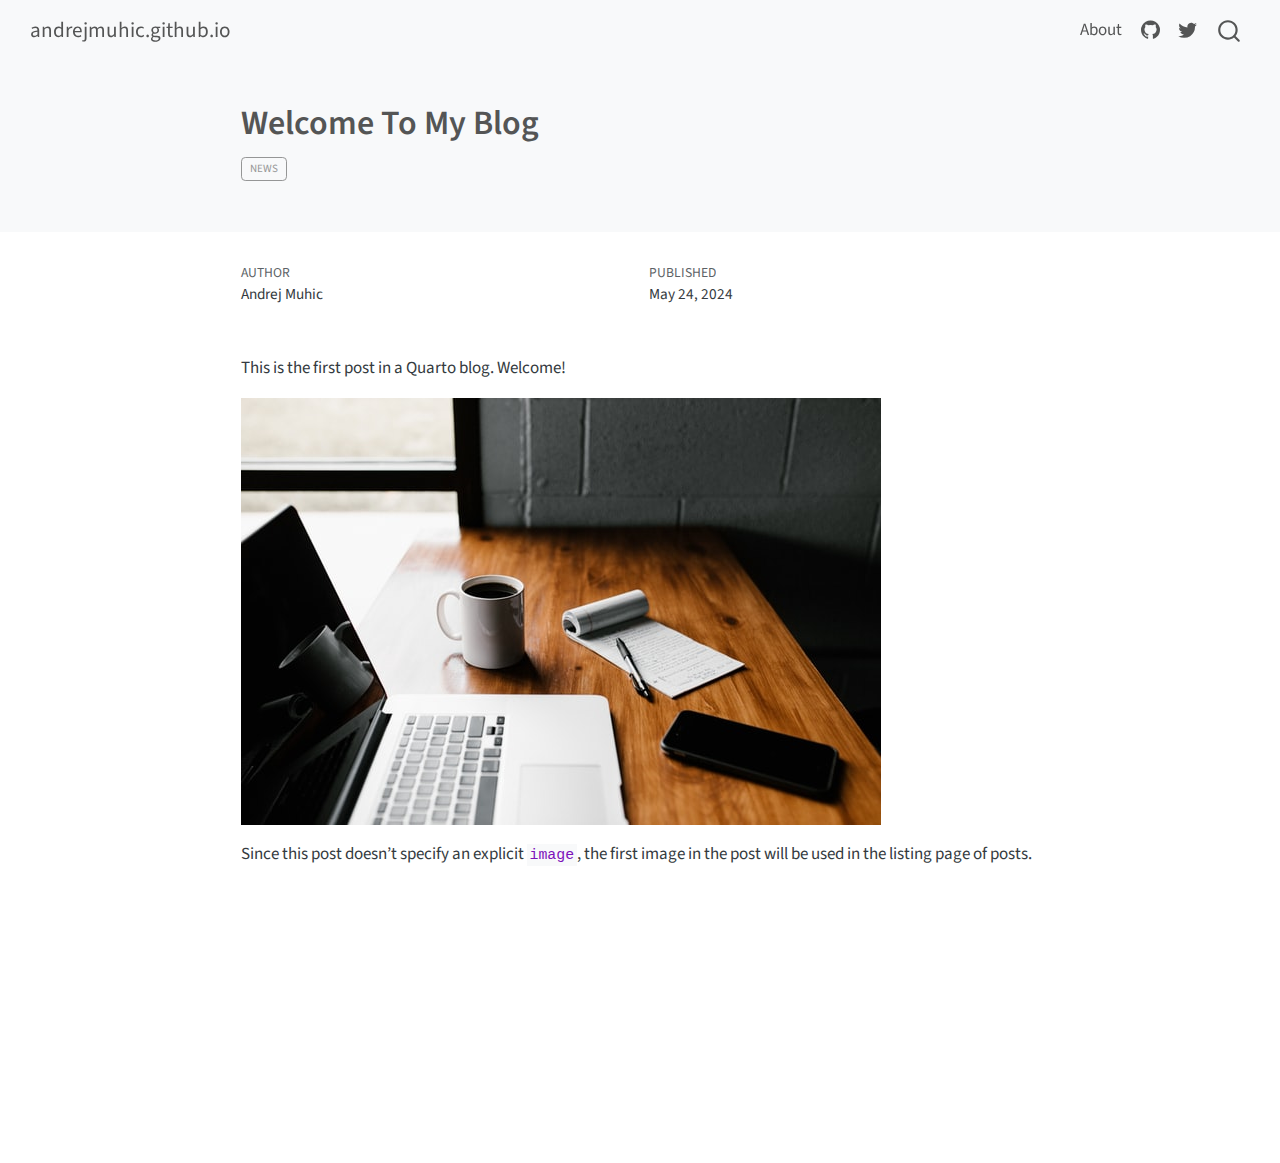
==== docs/posts/welcome/index.html @ a82f7c8d "Initial commit" ====
<!DOCTYPE html>
<html xmlns="http://www.w3.org/1999/xhtml" lang="en" xml:lang="en"><head>

<meta charset="utf-8">
<meta name="generator" content="quarto-1.4.550">

<meta name="viewport" content="width=device-width, initial-scale=1.0, user-scalable=yes">

<meta name="author" content="Andrej Muhic">
<meta name="dcterms.date" content="2024-05-24">

<title>andrejmuhic.github.io - Welcome To My Blog</title>
<style>
code{white-space: pre-wrap;}
span.smallcaps{font-variant: small-caps;}
div.columns{display: flex; gap: min(4vw, 1.5em);}
div.column{flex: auto; overflow-x: auto;}
div.hanging-indent{margin-left: 1.5em; text-indent: -1.5em;}
ul.task-list{list-style: none;}
ul.task-list li input[type="checkbox"] {
  width: 0.8em;
  margin: 0 0.8em 0.2em -1em; /* quarto-specific, see https://github.com/quarto-dev/quarto-cli/issues/4556 */ 
  vertical-align: middle;
}
</style>


<script src="../../site_libs/quarto-nav/quarto-nav.js"></script>
<script src="../../site_libs/quarto-nav/headroom.min.js"></script>
<script src="../../site_libs/clipboard/clipboard.min.js"></script>
<script src="../../site_libs/quarto-search/autocomplete.umd.js"></script>
<script src="../../site_libs/quarto-search/fuse.min.js"></script>
<script src="../../site_libs/quarto-search/quarto-search.js"></script>
<meta name="quarto:offset" content="../../">
<script src="../../site_libs/quarto-html/quarto.js"></script>
<script src="../../site_libs/quarto-html/popper.min.js"></script>
<script src="../../site_libs/quarto-html/tippy.umd.min.js"></script>
<script src="../../site_libs/quarto-html/anchor.min.js"></script>
<link href="../../site_libs/quarto-html/tippy.css" rel="stylesheet">
<link href="../../site_libs/quarto-html/quarto-syntax-highlighting.css" rel="stylesheet" id="quarto-text-highlighting-styles">
<script src="../../site_libs/bootstrap/bootstrap.min.js"></script>
<link href="../../site_libs/bootstrap/bootstrap-icons.css" rel="stylesheet">
<link href="../../site_libs/bootstrap/bootstrap.min.css" rel="stylesheet" id="quarto-bootstrap" data-mode="light">
<script id="quarto-search-options" type="application/json">{
  "location": "navbar",
  "copy-button": false,
  "collapse-after": 3,
  "panel-placement": "end",
  "type": "overlay",
  "limit": 50,
  "keyboard-shortcut": [
    "f",
    "/",
    "s"
  ],
  "show-item-context": false,
  "language": {
    "search-no-results-text": "No results",
    "search-matching-documents-text": "matching documents",
    "search-copy-link-title": "Copy link to search",
    "search-hide-matches-text": "Hide additional matches",
    "search-more-match-text": "more match in this document",
    "search-more-matches-text": "more matches in this document",
    "search-clear-button-title": "Clear",
    "search-text-placeholder": "",
    "search-detached-cancel-button-title": "Cancel",
    "search-submit-button-title": "Submit",
    "search-label": "Search"
  }
}</script>


<link rel="stylesheet" href="../../styles.css">
</head>

<body class="nav-fixed fullcontent">

<div id="quarto-search-results"></div>
  <header id="quarto-header" class="headroom fixed-top quarto-banner">
    <nav class="navbar navbar-expand-lg " data-bs-theme="dark">
      <div class="navbar-container container-fluid">
      <div class="navbar-brand-container mx-auto">
    <a class="navbar-brand" href="../../index.html">
    <span class="navbar-title">andrejmuhic.github.io</span>
    </a>
  </div>
            <div id="quarto-search" class="" title="Search"></div>
          <button class="navbar-toggler" type="button" data-bs-toggle="collapse" data-bs-target="#navbarCollapse" aria-controls="navbarCollapse" aria-expanded="false" aria-label="Toggle navigation" onclick="if (window.quartoToggleHeadroom) { window.quartoToggleHeadroom(); }">
  <span class="navbar-toggler-icon"></span>
</button>
          <div class="collapse navbar-collapse" id="navbarCollapse">
            <ul class="navbar-nav navbar-nav-scroll ms-auto">
  <li class="nav-item">
    <a class="nav-link" href="../../about.html"> 
<span class="menu-text">About</span></a>
  </li>  
  <li class="nav-item compact">
    <a class="nav-link" href="https://github.com/"> <i class="bi bi-github" role="img">
</i> 
<span class="menu-text"></span></a>
  </li>  
  <li class="nav-item compact">
    <a class="nav-link" href="https://twitter.com"> <i class="bi bi-twitter" role="img">
</i> 
<span class="menu-text"></span></a>
  </li>  
</ul>
          </div> <!-- /navcollapse -->
          <div class="quarto-navbar-tools">
</div>
      </div> <!-- /container-fluid -->
    </nav>
</header>
<!-- content -->
<header id="title-block-header" class="quarto-title-block default page-columns page-full">
  <div class="quarto-title-banner page-columns page-full">
    <div class="quarto-title column-body">
      <h1 class="title">Welcome To My Blog</h1>
                                <div class="quarto-categories">
                <div class="quarto-category">news</div>
              </div>
                  </div>
  </div>
    
  
  <div class="quarto-title-meta">

      <div>
      <div class="quarto-title-meta-heading">Author</div>
      <div class="quarto-title-meta-contents">
               <p>Andrej Muhic </p>
            </div>
    </div>
      
      <div>
      <div class="quarto-title-meta-heading">Published</div>
      <div class="quarto-title-meta-contents">
        <p class="date">May 24, 2024</p>
      </div>
    </div>
    
      
    </div>
    
  
  </header><div id="quarto-content" class="quarto-container page-columns page-rows-contents page-layout-article page-navbar">
<!-- sidebar -->
<!-- margin-sidebar -->
    
<!-- main -->
<main class="content quarto-banner-title-block" id="quarto-document-content">





<p>This is the first post in a Quarto blog. Welcome!</p>
<p><img src="thumbnail.jpg" class="img-fluid"></p>
<p>Since this post doesn’t specify an explicit <code>image</code>, the first image in the post will be used in the listing page of posts.</p>



</main> <!-- /main -->
<script id="quarto-html-after-body" type="application/javascript">
window.document.addEventListener("DOMContentLoaded", function (event) {
  const toggleBodyColorMode = (bsSheetEl) => {
    const mode = bsSheetEl.getAttribute("data-mode");
    const bodyEl = window.document.querySelector("body");
    if (mode === "dark") {
      bodyEl.classList.add("quarto-dark");
      bodyEl.classList.remove("quarto-light");
    } else {
      bodyEl.classList.add("quarto-light");
      bodyEl.classList.remove("quarto-dark");
    }
  }
  const toggleBodyColorPrimary = () => {
    const bsSheetEl = window.document.querySelector("link#quarto-bootstrap");
    if (bsSheetEl) {
      toggleBodyColorMode(bsSheetEl);
    }
  }
  toggleBodyColorPrimary();  
  const icon = "";
  const anchorJS = new window.AnchorJS();
  anchorJS.options = {
    placement: 'right',
    icon: icon
  };
  anchorJS.add('.anchored');
  const isCodeAnnotation = (el) => {
    for (const clz of el.classList) {
      if (clz.startsWith('code-annotation-')) {                     
        return true;
      }
    }
    return false;
  }
  const clipboard = new window.ClipboardJS('.code-copy-button', {
    text: function(trigger) {
      const codeEl = trigger.previousElementSibling.cloneNode(true);
      for (const childEl of codeEl.children) {
        if (isCodeAnnotation(childEl)) {
          childEl.remove();
        }
      }
      return codeEl.innerText;
    }
  });
  clipboard.on('success', function(e) {
    // button target
    const button = e.trigger;
    // don't keep focus
    button.blur();
    // flash "checked"
    button.classList.add('code-copy-button-checked');
    var currentTitle = button.getAttribute("title");
    button.setAttribute("title", "Copied!");
    let tooltip;
    if (window.bootstrap) {
      button.setAttribute("data-bs-toggle", "tooltip");
      button.setAttribute("data-bs-placement", "left");
      button.setAttribute("data-bs-title", "Copied!");
      tooltip = new bootstrap.Tooltip(button, 
        { trigger: "manual", 
          customClass: "code-copy-button-tooltip",
          offset: [0, -8]});
      tooltip.show();    
    }
    setTimeout(function() {
      if (tooltip) {
        tooltip.hide();
        button.removeAttribute("data-bs-title");
        button.removeAttribute("data-bs-toggle");
        button.removeAttribute("data-bs-placement");
      }
      button.setAttribute("title", currentTitle);
      button.classList.remove('code-copy-button-checked');
    }, 1000);
    // clear code selection
    e.clearSelection();
  });
  function tippyHover(el, contentFn, onTriggerFn, onUntriggerFn) {
    const config = {
      allowHTML: true,
      maxWidth: 500,
      delay: 100,
      arrow: false,
      appendTo: function(el) {
          return el.parentElement;
      },
      interactive: true,
      interactiveBorder: 10,
      theme: 'quarto',
      placement: 'bottom-start',
    };
    if (contentFn) {
      config.content = contentFn;
    }
    if (onTriggerFn) {
      config.onTrigger = onTriggerFn;
    }
    if (onUntriggerFn) {
      config.onUntrigger = onUntriggerFn;
    }
    window.tippy(el, config); 
  }
  const noterefs = window.document.querySelectorAll('a[role="doc-noteref"]');
  for (var i=0; i<noterefs.length; i++) {
    const ref = noterefs[i];
    tippyHover(ref, function() {
      // use id or data attribute instead here
      let href = ref.getAttribute('data-footnote-href') || ref.getAttribute('href');
      try { href = new URL(href).hash; } catch {}
      const id = href.replace(/^#\/?/, "");
      const note = window.document.getElementById(id);
      return note.innerHTML;
    });
  }
  const xrefs = window.document.querySelectorAll('a.quarto-xref');
  const processXRef = (id, note) => {
    // Strip column container classes
    const stripColumnClz = (el) => {
      el.classList.remove("page-full", "page-columns");
      if (el.children) {
        for (const child of el.children) {
          stripColumnClz(child);
        }
      }
    }
    stripColumnClz(note)
    if (id === null || id.startsWith('sec-')) {
      // Special case sections, only their first couple elements
      const container = document.createElement("div");
      if (note.children && note.children.length > 2) {
        container.appendChild(note.children[0].cloneNode(true));
        for (let i = 1; i < note.children.length; i++) {
          const child = note.children[i];
          if (child.tagName === "P" && child.innerText === "") {
            continue;
          } else {
            container.appendChild(child.cloneNode(true));
            break;
          }
        }
        if (window.Quarto?.typesetMath) {
          window.Quarto.typesetMath(container);
        }
        return container.innerHTML
      } else {
        if (window.Quarto?.typesetMath) {
          window.Quarto.typesetMath(note);
        }
        return note.innerHTML;
      }
    } else {
      // Remove any anchor links if they are present
      const anchorLink = note.querySelector('a.anchorjs-link');
      if (anchorLink) {
        anchorLink.remove();
      }
      if (window.Quarto?.typesetMath) {
        window.Quarto.typesetMath(note);
      }
      // TODO in 1.5, we should make sure this works without a callout special case
      if (note.classList.contains("callout")) {
        return note.outerHTML;
      } else {
        return note.innerHTML;
      }
    }
  }
  for (var i=0; i<xrefs.length; i++) {
    const xref = xrefs[i];
    tippyHover(xref, undefined, function(instance) {
      instance.disable();
      let url = xref.getAttribute('href');
      let hash = undefined; 
      if (url.startsWith('#')) {
        hash = url;
      } else {
        try { hash = new URL(url).hash; } catch {}
      }
      if (hash) {
        const id = hash.replace(/^#\/?/, "");
        const note = window.document.getElementById(id);
        if (note !== null) {
          try {
            const html = processXRef(id, note.cloneNode(true));
            instance.setContent(html);
          } finally {
            instance.enable();
            instance.show();
          }
        } else {
          // See if we can fetch this
          fetch(url.split('#')[0])
          .then(res => res.text())
          .then(html => {
            const parser = new DOMParser();
            const htmlDoc = parser.parseFromString(html, "text/html");
            const note = htmlDoc.getElementById(id);
            if (note !== null) {
              const html = processXRef(id, note);
              instance.setContent(html);
            } 
          }).finally(() => {
            instance.enable();
            instance.show();
          });
        }
      } else {
        // See if we can fetch a full url (with no hash to target)
        // This is a special case and we should probably do some content thinning / targeting
        fetch(url)
        .then(res => res.text())
        .then(html => {
          const parser = new DOMParser();
          const htmlDoc = parser.parseFromString(html, "text/html");
          const note = htmlDoc.querySelector('main.content');
          if (note !== null) {
            // This should only happen for chapter cross references
            // (since there is no id in the URL)
            // remove the first header
            if (note.children.length > 0 && note.children[0].tagName === "HEADER") {
              note.children[0].remove();
            }
            const html = processXRef(null, note);
            instance.setContent(html);
          } 
        }).finally(() => {
          instance.enable();
          instance.show();
        });
      }
    }, function(instance) {
    });
  }
      let selectedAnnoteEl;
      const selectorForAnnotation = ( cell, annotation) => {
        let cellAttr = 'data-code-cell="' + cell + '"';
        let lineAttr = 'data-code-annotation="' +  annotation + '"';
        const selector = 'span[' + cellAttr + '][' + lineAttr + ']';
        return selector;
      }
      const selectCodeLines = (annoteEl) => {
        const doc = window.document;
        const targetCell = annoteEl.getAttribute("data-target-cell");
        const targetAnnotation = annoteEl.getAttribute("data-target-annotation");
        const annoteSpan = window.document.querySelector(selectorForAnnotation(targetCell, targetAnnotation));
        const lines = annoteSpan.getAttribute("data-code-lines").split(",");
        const lineIds = lines.map((line) => {
          return targetCell + "-" + line;
        })
        let top = null;
        let height = null;
        let parent = null;
        if (lineIds.length > 0) {
            //compute the position of the single el (top and bottom and make a div)
            const el = window.document.getElementById(lineIds[0]);
            top = el.offsetTop;
            height = el.offsetHeight;
            parent = el.parentElement.parentElement;
          if (lineIds.length > 1) {
            const lastEl = window.document.getElementById(lineIds[lineIds.length - 1]);
            const bottom = lastEl.offsetTop + lastEl.offsetHeight;
            height = bottom - top;
          }
          if (top !== null && height !== null && parent !== null) {
            // cook up a div (if necessary) and position it 
            let div = window.document.getElementById("code-annotation-line-highlight");
            if (div === null) {
              div = window.document.createElement("div");
              div.setAttribute("id", "code-annotation-line-highlight");
              div.style.position = 'absolute';
              parent.appendChild(div);
            }
            div.style.top = top - 2 + "px";
            div.style.height = height + 4 + "px";
            div.style.left = 0;
            let gutterDiv = window.document.getElementById("code-annotation-line-highlight-gutter");
            if (gutterDiv === null) {
              gutterDiv = window.document.createElement("div");
              gutterDiv.setAttribute("id", "code-annotation-line-highlight-gutter");
              gutterDiv.style.position = 'absolute';
              const codeCell = window.document.getElementById(targetCell);
              const gutter = codeCell.querySelector('.code-annotation-gutter');
              gutter.appendChild(gutterDiv);
            }
            gutterDiv.style.top = top - 2 + "px";
            gutterDiv.style.height = height + 4 + "px";
          }
          selectedAnnoteEl = annoteEl;
        }
      };
      const unselectCodeLines = () => {
        const elementsIds = ["code-annotation-line-highlight", "code-annotation-line-highlight-gutter"];
        elementsIds.forEach((elId) => {
          const div = window.document.getElementById(elId);
          if (div) {
            div.remove();
          }
        });
        selectedAnnoteEl = undefined;
      };
        // Handle positioning of the toggle
    window.addEventListener(
      "resize",
      throttle(() => {
        elRect = undefined;
        if (selectedAnnoteEl) {
          selectCodeLines(selectedAnnoteEl);
        }
      }, 10)
    );
    function throttle(fn, ms) {
    let throttle = false;
    let timer;
      return (...args) => {
        if(!throttle) { // first call gets through
            fn.apply(this, args);
            throttle = true;
        } else { // all the others get throttled
            if(timer) clearTimeout(timer); // cancel #2
            timer = setTimeout(() => {
              fn.apply(this, args);
              timer = throttle = false;
            }, ms);
        }
      };
    }
      // Attach click handler to the DT
      const annoteDls = window.document.querySelectorAll('dt[data-target-cell]');
      for (const annoteDlNode of annoteDls) {
        annoteDlNode.addEventListener('click', (event) => {
          const clickedEl = event.target;
          if (clickedEl !== selectedAnnoteEl) {
            unselectCodeLines();
            const activeEl = window.document.querySelector('dt[data-target-cell].code-annotation-active');
            if (activeEl) {
              activeEl.classList.remove('code-annotation-active');
            }
            selectCodeLines(clickedEl);
            clickedEl.classList.add('code-annotation-active');
          } else {
            // Unselect the line
            unselectCodeLines();
            clickedEl.classList.remove('code-annotation-active');
          }
        });
      }
  const findCites = (el) => {
    const parentEl = el.parentElement;
    if (parentEl) {
      const cites = parentEl.dataset.cites;
      if (cites) {
        return {
          el,
          cites: cites.split(' ')
        };
      } else {
        return findCites(el.parentElement)
      }
    } else {
      return undefined;
    }
  };
  var bibliorefs = window.document.querySelectorAll('a[role="doc-biblioref"]');
  for (var i=0; i<bibliorefs.length; i++) {
    const ref = bibliorefs[i];
    const citeInfo = findCites(ref);
    if (citeInfo) {
      tippyHover(citeInfo.el, function() {
        var popup = window.document.createElement('div');
        citeInfo.cites.forEach(function(cite) {
          var citeDiv = window.document.createElement('div');
          citeDiv.classList.add('hanging-indent');
          citeDiv.classList.add('csl-entry');
          var biblioDiv = window.document.getElementById('ref-' + cite);
          if (biblioDiv) {
            citeDiv.innerHTML = biblioDiv.innerHTML;
          }
          popup.appendChild(citeDiv);
        });
        return popup.innerHTML;
      });
    }
  }
});
</script>
</div> <!-- /content -->




</body></html>
---- docs/site_libs/quarto-html/tippy.css ----
.tippy-box[data-animation=fade][data-state=hidden]{opacity:0}[data-tippy-root]{max-width:calc(100vw - 10px)}.tippy-box{position:relative;background-color:#333;color:#fff;border-radius:4px;font-size:14px;line-height:1.4;white-space:normal;outline:0;transition-property:transform,visibility,opacity}.tippy-box[data-placement^=top]>.tippy-arrow{bottom:0}.tippy-box[data-placement^=top]>.tippy-arrow:before{bottom:-7px;left:0;border-width:8px 8px 0;border-top-color:initial;transform-origin:center top}.tippy-box[data-placement^=bottom]>.tippy-arrow{top:0}.tippy-box[data-placement^=bottom]>.tippy-arrow:before{top:-7px;left:0;border-width:0 8px 8px;border-bottom-color:initial;transform-origin:center bottom}.tippy-box[data-placement^=left]>.tippy-arrow{right:0}.tippy-box[data-placement^=left]>.tippy-arrow:before{border-width:8px 0 8px 8px;border-left-color:initial;right:-7px;transform-origin:center left}.tippy-box[data-placement^=right]>.tippy-arrow{left:0}.tippy-box[data-placement^=right]>.tippy-arrow:before{left:-7px;border-width:8px 8px 8px 0;border-right-color:initial;transform-origin:center right}.tippy-box[data-inertia][data-state=visible]{transition-timing-function:cubic-bezier(.54,1.5,.38,1.11)}.tippy-arrow{width:16px;height:16px;color:#333}.tippy-arrow:before{content:"";position:absolute;border-color:transparent;border-style:solid}.tippy-content{position:relative;padding:5px 9px;z-index:1}
---- docs/site_libs/quarto-html/quarto-syntax-highlighting.css ----
/* quarto syntax highlight colors */
:root {
  --quarto-hl-ot-color: #003B4F;
  --quarto-hl-at-color: #657422;
  --quarto-hl-ss-color: #20794D;
  --quarto-hl-an-color: #5E5E5E;
  --quarto-hl-fu-color: #4758AB;
  --quarto-hl-st-color: #20794D;
  --quarto-hl-cf-color: #003B4F;
  --quarto-hl-op-color: #5E5E5E;
  --quarto-hl-er-color: #AD0000;
  --quarto-hl-bn-color: #AD0000;
  --quarto-hl-al-color: #AD0000;
  --quarto-hl-va-color: #111111;
  --quarto-hl-bu-color: inherit;
  --quarto-hl-ex-color: inherit;
  --quarto-hl-pp-color: #AD0000;
  --quarto-hl-in-color: #5E5E5E;
  --quarto-hl-vs-color: #20794D;
  --quarto-hl-wa-color: #5E5E5E;
  --quarto-hl-do-color: #5E5E5E;
  --quarto-hl-im-color: #00769E;
  --quarto-hl-ch-color: #20794D;
  --quarto-hl-dt-color: #AD0000;
  --quarto-hl-fl-color: #AD0000;
  --quarto-hl-co-color: #5E5E5E;
  --quarto-hl-cv-color: #5E5E5E;
  --quarto-hl-cn-color: #8f5902;
  --quarto-hl-sc-color: #5E5E5E;
  --quarto-hl-dv-color: #AD0000;
  --quarto-hl-kw-color: #003B4F;
}

/* other quarto variables */
:root {
  --quarto-font-monospace: SFMono-Regular, Menlo, Monaco, Consolas, "Liberation Mono", "Courier New", monospace;
}

pre > code.sourceCode > span {
  color: #003B4F;
}

code span {
  color: #003B4F;
}

code.sourceCode > span {
  color: #003B4F;
}

div.sourceCode,
div.sourceCode pre.sourceCode {
  color: #003B4F;
}

code span.ot {
  color: #003B4F;
  font-style: inherit;
}

code span.at {
  color: #657422;
  font-style: inherit;
}

code span.ss {
  color: #20794D;
  font-style: inherit;
}

code span.an {
  color: #5E5E5E;
  font-style: inherit;
}

code span.fu {
  color: #4758AB;
  font-style: inherit;
}

code span.st {
  color: #20794D;
  font-style: inherit;
}

code span.cf {
  color: #003B4F;
  font-style: inherit;
}

code span.op {
  color: #5E5E5E;
  font-style: inherit;
}

code span.er {
  color: #AD0000;
  font-style: inherit;
}

code span.bn {
  color: #AD0000;
  font-style: inherit;
}

code span.al {
  color: #AD0000;
  font-style: inherit;
}

code span.va {
  color: #111111;
  font-style: inherit;
}

code span.bu {
  font-style: inherit;
}

code span.ex {
  font-style: inherit;
}

code span.pp {
  color: #AD0000;
  font-style: inherit;
}

code span.in {
  color: #5E5E5E;
  font-style: inherit;
}

code span.vs {
  color: #20794D;
  font-style: inherit;
}

code span.wa {
  color: #5E5E5E;
  font-style: italic;
}

code span.do {
  color: #5E5E5E;
  font-style: italic;
}

code span.im {
  color: #00769E;
  font-style: inherit;
}

code span.ch {
  color: #20794D;
  font-style: inherit;
}

code span.dt {
  color: #AD0000;
  font-style: inherit;
}

code span.fl {
  color: #AD0000;
  font-style: inherit;
}

code span.co {
  color: #5E5E5E;
  font-style: inherit;
}

code span.cv {
  color: #5E5E5E;
  font-style: italic;
}

code span.cn {
  color: #8f5902;
  font-style: inherit;
}

code span.sc {
  color: #5E5E5E;
  font-style: inherit;
}

code span.dv {
  color: #AD0000;
  font-style: inherit;
}

code span.kw {
  color: #003B4F;
  font-style: inherit;
}

.prevent-inlining {
  content: "</";
}

/*# sourceMappingURL=debc5d5d77c3f9108843748ff7464032.css.map */
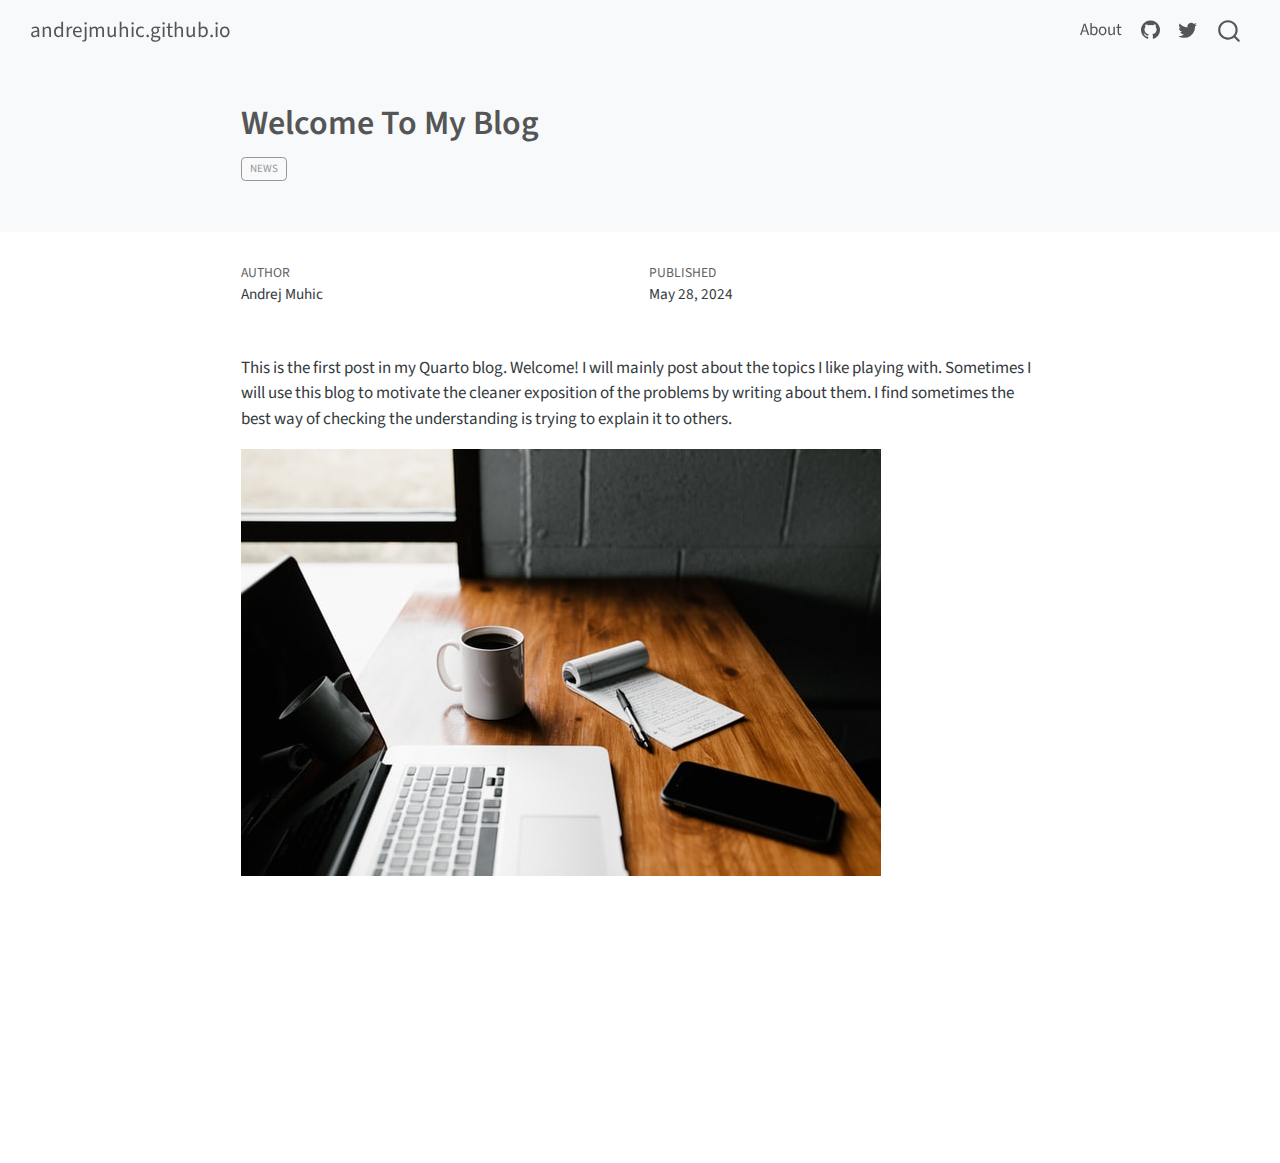
==== commit 40b8f5c2: "Improvements" ====
--- a/docs/posts/welcome/index.html
+++ b/docs/posts/welcome/index.html
@@ -7,7 +7,7 @@
 <meta name="viewport" content="width=device-width, initial-scale=1.0, user-scalable=yes">
 
 <meta name="author" content="Andrej Muhic">
-<meta name="dcterms.date" content="2024-05-24">
+<meta name="dcterms.date" content="2024-05-28">
 
 <title>andrejmuhic.github.io - Welcome To My Blog</title>
 <style>
@@ -135,7 +135,7 @@
       <div>
       <div class="quarto-title-meta-heading">Published</div>
       <div class="quarto-title-meta-contents">
-        <p class="date">May 24, 2024</p>
+        <p class="date">May 28, 2024</p>
       </div>
     </div>
     
@@ -154,9 +154,8 @@
 
 
 
-<p>This is the first post in a Quarto blog. Welcome!</p>
+<p>This is the first post in my Quarto blog. Welcome! I will mainly post about the topics I like playing with. Sometimes I will use this blog to motivate the cleaner exposition of the problems by writing about them. I find sometimes the best way of checking the understanding is trying to explain it to others.</p>
 <p><img src="thumbnail.jpg" class="img-fluid"></p>
-<p>Since this post doesn’t specify an explicit <code>image</code>, the first image in the post will be used in the listing page of posts.</p>
 
 
 
